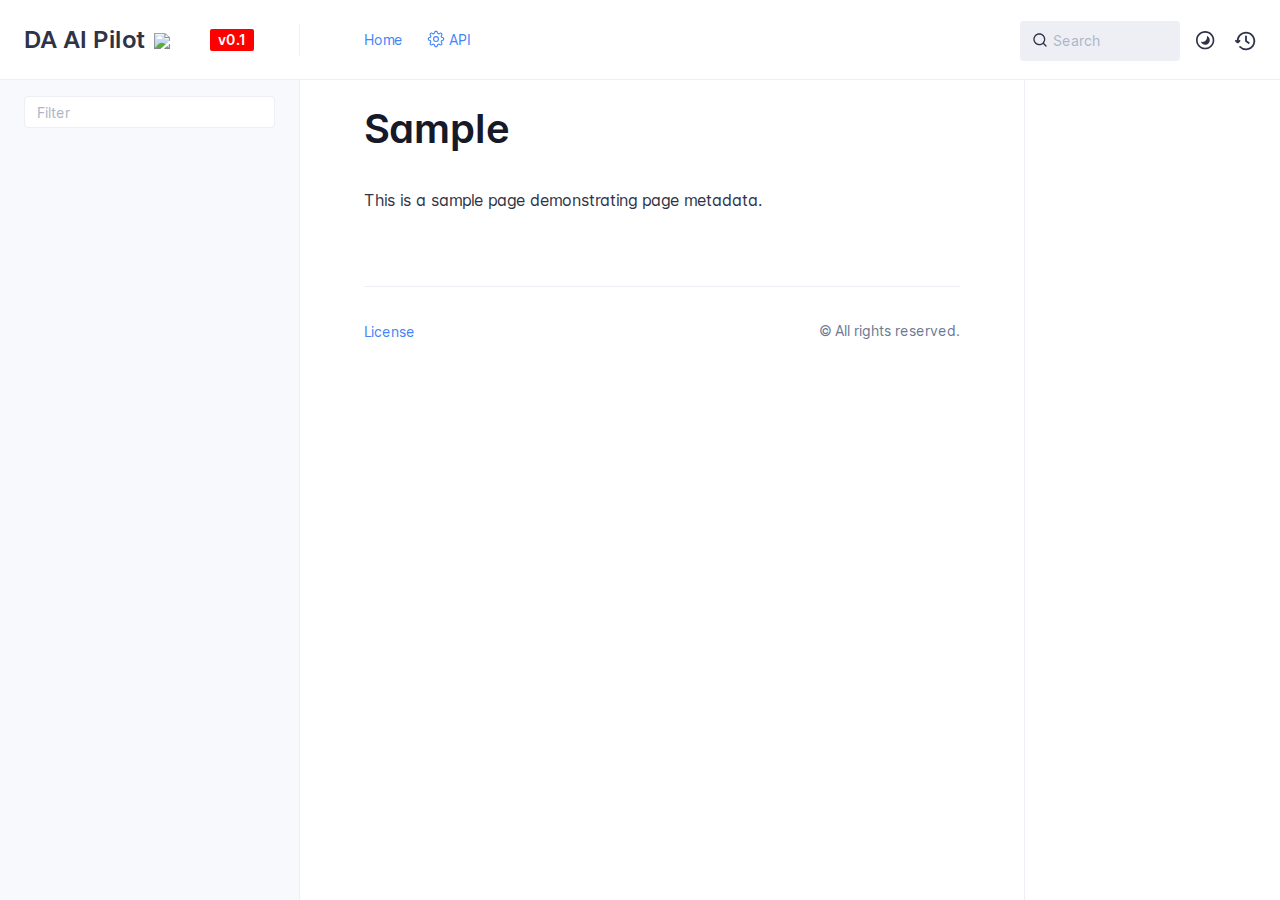
==== index.html @ af56fade "Refreshes Retype-generated documentation." ====
<!DOCTYPE html>
<html lang="en" class="h-full">
<head>
    <meta charset="UTF-8">
    <meta name="viewport" content="width=device-width,initial-scale=1">
    <meta name="turbo-root" content="/Data-Analysis-AI-Pilot">
    <meta name="turbo-cache-control" content="no-cache" data-turbo-track="reload" data-track-token="3.1.0.744345198949">

    <!-- See retype.com -->
    <meta name="generator" content="Retype 3.1.0">

    <!-- Primary Meta Tags -->
    <title>Sample</title>
    <meta name="title" content="Sample">
    <meta name="description" content="This is a sample page demonstrating page metadata.">

    <!-- Canonical -->
    <link rel="canonical" href="https://hossam-elshabory.github.io/Data-Analysis-AI-Pilot/">

    <!-- Open Graph / Facebook -->
    <meta property="og:type" content="website">
    <meta property="og:url" content="https://hossam-elshabory.github.io/Data-Analysis-AI-Pilot/">
    <meta property="og:title" content="Sample">
    <meta property="og:description" content="This is a sample page demonstrating page metadata.">

    <!-- Twitter -->
    <meta property="twitter:card" content="summary_large_image">
    <meta property="twitter:url" content="https://hossam-elshabory.github.io/Data-Analysis-AI-Pilot/">
    <meta property="twitter:title" content="Sample">
    <meta property="twitter:description" content="This is a sample page demonstrating page metadata.">

    <script data-cfasync="false">(function () { var el = document.documentElement, m = localStorage.getItem("/Data-Analysis-AI-Pilot/doc_theme"), wm = window.matchMedia; if (m === "dark" || (!m && wm && wm("(prefers-color-scheme: dark)").matches)) { el.classList.add("dark") } else { el.classList.remove("dark") } })();</script>

    <link href="resources/css/retype.css?v=3.1.0.744345198949" rel="stylesheet">

    <script data-cfasync="false" src="resources/js/config.js?v=3.1.0.744345198949" data-turbo-eval="false" defer></script>
    <script data-cfasync="false" src="resources/js/retype.js?v=3.1.0" data-turbo-eval="false" defer></script>
    <script id="lunr-js" data-cfasync="false" src="resources/js/lunr.js?v=3.1.0.744345198949" data-turbo-eval="false" defer></script>
</head>
<body>
    <div id="docs-app" class="relative text-base antialiased text-gray-700 bg-white font-body dark:bg-dark-850 dark:text-dark-300">
        <div class="absolute bottom-0 left-0 bg-gray-100 dark:bg-dark-800" style="top: 5rem; right: 50%"></div>
    
        <header id="docs-site-header" class="sticky top-0 z-30 flex w-full h-16 bg-white border-b border-gray-200 md:h-20 dark:bg-dark-850 dark:border-dark-650">
            <div class="container relative flex items-center justify-between pr-6 grow md:justify-start">
                <!-- Mobile menu button skeleton -->
                <button v-cloak class="skeleton docs-mobile-menu-button flex items-center justify-center shrink-0 overflow-hidden dark:text-white focus:outline-none rounded-full w-10 h-10 ml-3.5 md:hidden"><svg xmlns="http://www.w3.org/2000/svg" class="mb-px shrink-0" width="24" height="24" viewBox="0 0 24 24" role="presentation" style="margin-bottom: 0px;"><g fill="currentColor"><path d="M2 4h20v2H2zM2 11h20v2H2zM2 18h20v2H2z"></path></g></svg></button>
                <div v-cloak id="docs-sidebar-toggle"></div>
        
                <!-- Logo -->
                <div class="flex items-center justify-between h-full py-2 md:w-75">
                    <div class="flex items-center px-2 md:px-6">
                        <a id="docs-site-logo" href="" class="flex items-center leading-snug text-2xl">
                            <span class="dark:text-white font-semibold line-clamp-1 md:line-clamp-2">DA AI Pilot</span>
                            <span class="w-10 ml-2 grow-0 shrink-0 overflow-hidden">
                                <img class="max-h-10 dark:hidden md:inline-block" src="static/logo.png">
                                <img class="max-h-10 hidden dark:inline-block" src="static/logo-dark.png">
                            </span>
                        </a><span class="hidden px-2 py-1 ml-4 text-sm font-semibold leading-none text-root-logo-label-text bg-root-logo-label-bg rounded-sm md:inline-block">v0.1</span>
                    </div>
        
                    <span class="hidden h-8 border-r md:inline-block dark:border-dark-650"></span>
                </div>
        
                <div class="flex justify-between md:grow">
                    <!-- Top Nav -->
                    <nav class="hidden md:flex">
                        <ul class="flex flex-col mb-4 md:pl-16 md:mb-0 md:flex-row md:items-center">
                            <li class="mr-6">
                                <a class="py-2 md:mb-0 inline-flex items-center text-sm whitespace-nowrap transition-colors duration-200 ease-linear md:text-blue-500 dark:text-blue-400 hover:text-blue-800 dark:hover:text-blue-200" href="">Home</a>
                            </li>
                            <li class="mr-6">
                                <a class="py-2 md:mb-0 inline-flex items-center text-sm whitespace-nowrap transition-colors duration-200 ease-linear md:text-blue-500 dark:text-blue-400 hover:text-blue-800 dark:hover:text-blue-200" href="/api.md" target="_blank">
                                    <svg xmlns="http://www.w3.org/2000/svg" class="mb-px mr-1" width="18" height="18" viewBox="0 0 24 24" role="presentation">
                                        <g fill="currentColor">
                                            <path d="M16 12a4 4 0 1 1-8 0 4 4 0 0 1 8 0Zm-1.5 0a2.5 2.5 0 1 0-5 0 2.5 2.5 0 0 0 5 0Z"/><path d="M12 1c.266 0 .532.009.797.028.763.055 1.345.617 1.512 1.304l.352 1.45c.019.078.09.171.225.221.247.089.49.19.728.302.13.061.246.044.315.002l1.275-.776c.603-.368 1.411-.353 1.99.147.402.349.78.726 1.128 1.129.501.578.515 1.386.147 1.99l-.776 1.274c-.042.069-.058.185.002.315.112.238.213.481.303.728.048.135.142.205.22.225l1.45.352c.687.167 1.249.749 1.303 1.512.038.531.038 1.063 0 1.594-.054.763-.616 1.345-1.303 1.512l-1.45.352c-.078.019-.171.09-.221.225-.089.248-.19.491-.302.728-.061.13-.044.246-.002.315l.776 1.275c.368.603.353 1.411-.147 1.99-.349.402-.726.78-1.129 1.128-.578.501-1.386.515-1.99.147l-1.274-.776c-.069-.042-.185-.058-.314.002a8.606 8.606 0 0 1-.729.303c-.135.048-.205.142-.225.22l-.352 1.45c-.167.687-.749 1.249-1.512 1.303-.531.038-1.063.038-1.594 0-.763-.054-1.345-.616-1.512-1.303l-.352-1.45c-.019-.078-.09-.171-.225-.221a8.138 8.138 0 0 1-.728-.302c-.13-.061-.246-.044-.315-.002l-1.275.776c-.603.368-1.411.353-1.99-.147-.402-.349-.78-.726-1.128-1.129-.501-.578-.515-1.386-.147-1.99l.776-1.274c.042-.069.058-.185-.002-.314a8.606 8.606 0 0 1-.303-.729c-.048-.135-.142-.205-.22-.225l-1.45-.352c-.687-.167-1.249-.749-1.304-1.512a11.158 11.158 0 0 1 0-1.594c.055-.763.617-1.345 1.304-1.512l1.45-.352c.078-.019.171-.09.221-.225.089-.248.19-.491.302-.728.061-.13.044-.246.002-.315l-.776-1.275c-.368-.603-.353-1.411.147-1.99.349-.402.726-.78 1.129-1.128.578-.501 1.386-.515 1.99-.147l1.274.776c.069.042.185.058.315-.002.238-.112.481-.213.728-.303.135-.048.205-.142.225-.22l.352-1.45c.167-.687.749-1.249 1.512-1.304C11.466 1.01 11.732 1 12 1Zm-.69 1.525c-.055.004-.135.05-.161.161l-.353 1.45a1.832 1.832 0 0 1-1.172 1.277 7.147 7.147 0 0 0-.6.249 1.833 1.833 0 0 1-1.734-.074l-1.274-.776c-.098-.06-.186-.036-.228 0a9.774 9.774 0 0 0-.976.976c-.036.042-.06.131 0 .228l.776 1.274c.314.529.342 1.18.074 1.734a7.147 7.147 0 0 0-.249.6 1.831 1.831 0 0 1-1.278 1.173l-1.45.351c-.11.027-.156.107-.16.162a9.63 9.63 0 0 0 0 1.38c.004.055.05.135.161.161l1.45.353a1.832 1.832 0 0 1 1.277 1.172c.074.204.157.404.249.6.268.553.24 1.204-.074 1.733l-.776 1.275c-.06.098-.036.186 0 .228.301.348.628.675.976.976.042.036.131.06.228 0l1.274-.776a1.83 1.83 0 0 1 1.734-.075c.196.093.396.176.6.25a1.831 1.831 0 0 1 1.173 1.278l.351 1.45c.027.11.107.156.162.16a9.63 9.63 0 0 0 1.38 0c.055-.004.135-.05.161-.161l.353-1.45a1.834 1.834 0 0 1 1.172-1.278 6.82 6.82 0 0 0 .6-.248 1.831 1.831 0 0 1 1.733.074l1.275.776c.098.06.186.036.228 0 .348-.301.675-.628.976-.976.036-.042.06-.131 0-.228l-.776-1.275a1.834 1.834 0 0 1-.075-1.733c.093-.196.176-.396.25-.6a1.831 1.831 0 0 1 1.278-1.173l1.45-.351c.11-.027.156-.107.16-.162a9.63 9.63 0 0 0 0-1.38c-.004-.055-.05-.135-.161-.161l-1.45-.353c-.626-.152-1.08-.625-1.278-1.172a6.576 6.576 0 0 0-.248-.6 1.833 1.833 0 0 1 .074-1.734l.776-1.274c.06-.098.036-.186 0-.228a9.774 9.774 0 0 0-.976-.976c-.042-.036-.131-.06-.228 0l-1.275.776a1.831 1.831 0 0 1-1.733.074 6.88 6.88 0 0 0-.6-.249 1.835 1.835 0 0 1-1.173-1.278l-.351-1.45c-.027-.11-.107-.156-.162-.16a9.63 9.63 0 0 0-1.38 0Z"/>
                                        </g>
                                    </svg>
                                    <span>API</span>
                                </a>
                            </li>
        
                        </ul>
                    </nav>
        
                    <!-- Header Right Skeleton -->
                    <div v-cloak class="flex justify-end grow skeleton">
        
                        <!-- Search input mock -->
                        <div class="relative hidden w-40 lg:block lg:max-w-sm lg:ml-auto">
                            <div class="absolute flex items-center justify-center h-full pl-3 dark:text-dark-300">
                                <svg xmlns="http://www.w3.org/2000/svg" class="icon-base" width="16" height="16" viewBox="0 0 24 24" aria-labelledby="icon" role="presentation" style="margin-bottom: 1px;"><g fill="currentColor" ><path d="M21.71 20.29l-3.68-3.68A8.963 8.963 0 0020 11c0-4.96-4.04-9-9-9s-9 4.04-9 9 4.04 9 9 9c2.12 0 4.07-.74 5.61-1.97l3.68 3.68c.2.19.45.29.71.29s.51-.1.71-.29c.39-.39.39-1.03 0-1.42zM4 11c0-3.86 3.14-7 7-7s7 3.14 7 7c0 1.92-.78 3.66-2.04 4.93-.01.01-.02.01-.02.01-.01.01-.01.01-.01.02A6.98 6.98 0 0111 18c-3.86 0-7-3.14-7-7z" ></path></g></svg>
                            </div>
                            <input class="w-full h-10 placeholder-gray-400 transition-colors duration-200 ease-in bg-gray-200 border border-transparent rounded md:text-sm hover:bg-white hover:border-gray-300 focus:outline-none focus:bg-white focus:border-gray-500 dark:bg-dark-600 dark:border-dark-600 dark:placeholder-dark-400" style="padding: 0.625rem 0.75rem 0.625rem 2rem" type="text" placeholder="Search">
                        </div>
        
                        <!-- Mobile search button -->
                        <div class="flex items-center justify-center w-10 h-10 lg:hidden">
                            <svg xmlns="http://www.w3.org/2000/svg" class="shrink-0 icon-base" width="20" height="20" viewBox="0 0 24 24" aria-labelledby="icon" role="presentation" style="margin-bottom: 0px;"><g fill="currentColor" ><path d="M21.71 20.29l-3.68-3.68A8.963 8.963 0 0020 11c0-4.96-4.04-9-9-9s-9 4.04-9 9 4.04 9 9 9c2.12 0 4.07-.74 5.61-1.97l3.68 3.68c.2.19.45.29.71.29s.51-.1.71-.29c.39-.39.39-1.03 0-1.42zM4 11c0-3.86 3.14-7 7-7s7 3.14 7 7c0 1.92-.78 3.66-2.04 4.93-.01.01-.02.01-.02.01-.01.01-.01.01-.01.02A6.98 6.98 0 0111 18c-3.86 0-7-3.14-7-7z" ></path></g></svg>
                        </div>
        
                        <!-- Dark mode switch placeholder -->
                        <div class="w-10 h-10 lg:ml-2"></div>
        
                        <!-- History button -->
                        <div class="flex items-center justify-center w-10 h-10" style="margin-right: -0.625rem;">
                            <svg xmlns="http://www.w3.org/2000/svg" class="shrink-0 icon-base" width="22" height="22" viewBox="0 0 24 24" aria-labelledby="icon" role="presentation" style="margin-bottom: 0px;"><g fill="currentColor" ><g ><path d="M12.01 6.01c-.55 0-1 .45-1 1V12a1 1 0 00.4.8l3 2.22a.985.985 0 001.39-.2.996.996 0 00-.21-1.4l-2.6-1.92V7.01c.02-.55-.43-1-.98-1z"></path><path d="M12.01 1.91c-5.33 0-9.69 4.16-10.05 9.4l-.29-.26a.997.997 0 10-1.34 1.48l1.97 1.79c.19.17.43.26.67.26s.48-.09.67-.26l1.97-1.79a.997.997 0 10-1.34-1.48l-.31.28c.34-4.14 3.82-7.41 8.05-7.41 4.46 0 8.08 3.63 8.08 8.09s-3.63 8.08-8.08 8.08c-2.18 0-4.22-.85-5.75-2.4a.996.996 0 10-1.42 1.4 10.02 10.02 0 007.17 2.99c5.56 0 10.08-4.52 10.08-10.08.01-5.56-4.52-10.09-10.08-10.09z"></path></g></g></svg>
                        </div>
                    </div>
        
                    <div v-cloak class="flex justify-end grow">
                        <div id="docs-mobile-search-button"></div>
                        <doc-search-desktop></doc-search-desktop>
        
                        <doc-theme-switch class="lg:ml-2"></doc-theme-switch>
                        <doc-history></doc-history>
                    </div>
                </div>
            </div>
        </header>
    
        <div class="container relative flex bg-white">
            <!-- Sidebar Skeleton -->
            <div v-cloak class="fixed flex flex-col shrink-0 duration-300 ease-in-out bg-gray-100 border-gray-200 sidebar top-20 w-75 border-r h-screen md:sticky transition-transform skeleton dark:bg-dark-800 dark:border-dark-650">
            
                <!-- Render this div, if config.showSidebarFilter is `true` -->
                <div class="flex items-center h-16 px-6">
                    <input class="w-full h-8 px-3 py-2 transition-colors duration-200 ease-linear bg-white border border-gray-200 rounded shadow-none text-sm focus:outline-none focus:border-gray-600 dark:bg-dark-600 dark:border-dark-600" type="text" placeholder="Filter">
                </div>
            
                <div class="pl-6 mt-1 mb-4">
                    <div class="w-32 h-3 mb-4 bg-gray-200 rounded-full loading dark:bg-dark-600"></div>
                    <div class="w-48 h-3 mb-4 bg-gray-200 rounded-full loading dark:bg-dark-600"></div>
                    <div class="w-40 h-3 mb-4 bg-gray-200 rounded-full loading dark:bg-dark-600"></div>
                    <div class="w-32 h-3 mb-4 bg-gray-200 rounded-full loading dark:bg-dark-600"></div>
                    <div class="w-48 h-3 mb-4 bg-gray-200 rounded-full loading dark:bg-dark-600"></div>
                    <div class="w-40 h-3 mb-4 bg-gray-200 rounded-full loading dark:bg-dark-600"></div>
                </div>
            
                <div class="shrink-0 mt-auto bg-transparent dark:border-dark-650">
                    <a class="flex items-center justify-center flex-nowrap h-16 text-gray-400 dark:text-dark-400 hover:text-gray-700 dark:hover:text-dark-300 transition-colors duration-150 ease-in docs-powered-by" target="_blank" href="https://retype.com/" rel="noopener">
                        <span class="text-xs whitespace-nowrap">Powered by</span>
                        <svg xmlns="http://www.w3.org/2000/svg" class="ml-2" fill="currentColor" width="96" height="20" overflow="visible"><path d="M0 0v20h13.59V0H0zm11.15 17.54H2.44V2.46h8.71v15.08zM15.8 20h2.44V4.67L15.8 2.22zM20.45 6.89V20h2.44V9.34z"/><g><path d="M40.16 8.44c0 1.49-.59 2.45-1.75 2.88l2.34 3.32h-2.53l-2.04-2.96h-1.43v2.96h-2.06V5.36h3.5c1.43 0 2.46.24 3.07.73s.9 1.27.9 2.35zm-2.48 1.1c.26-.23.38-.59.38-1.09 0-.5-.13-.84-.4-1.03s-.73-.28-1.39-.28h-1.54v2.75h1.5c.72 0 1.2-.12 1.45-.35zM51.56 5.36V7.2h-4.59v1.91h4.13v1.76h-4.13v1.92h4.74v1.83h-6.79V5.36h6.64zM60.09 7.15v7.48h-2.06V7.15h-2.61V5.36h7.28v1.79h-2.61zM70.81 14.64h-2.06v-3.66l-3.19-5.61h2.23l1.99 3.45 1.99-3.45H74l-3.19 5.61v3.66zM83.99 6.19c.65.55.97 1.4.97 2.55s-.33 1.98-1 2.51-1.68.8-3.04.8h-1.23v2.59h-2.06V5.36h3.26c1.42 0 2.45.28 3.1.83zm-1.51 3.65c.25-.28.37-.69.37-1.22s-.16-.92-.48-1.14c-.32-.23-.82-.34-1.5-.34H79.7v3.12h1.38c.68 0 1.15-.14 1.4-.42zM95.85 5.36V7.2h-4.59v1.91h4.13v1.76h-4.13v1.92H96v1.83h-6.79V5.36h6.64z"/></g></svg>
                    </a>
                </div>
            </div>
            
            <!-- Sidebar component -->
            <doc-sidebar v-cloak>
                <template #sidebar-footer>
                    <div class="shrink-0 mt-auto border-t md:bg-transparent md:border-none dark:border-dark-650">
            
                        <div class="py-3 px-6 md:hidden border-b dark:border-dark-650">
                            <nav>
                                <ul class="flex flex-wrap justify-center items-center">
                                    <li class="mr-6">
                                        <a class="block py-1 inline-flex items-center text-sm whitespace-nowrap transition-colors duration-200 ease-linear md:text-blue-500 dark:text-blue-400 hover:text-blue-800 dark:hover:text-blue-200" href="">Home</a>
                                    </li>
                                    <li class="mr-6">
                                        <a class="block py-1 inline-flex items-center text-sm whitespace-nowrap transition-colors duration-200 ease-linear md:text-blue-500 dark:text-blue-400 hover:text-blue-800 dark:hover:text-blue-200" href="/api.md" target="_blank">
                                            <svg xmlns="http://www.w3.org/2000/svg" class="mb-px mr-1" width="18" height="18" viewBox="0 0 24 24" role="presentation">
                                                <g fill="currentColor">
                                                    <path d="M16 12a4 4 0 1 1-8 0 4 4 0 0 1 8 0Zm-1.5 0a2.5 2.5 0 1 0-5 0 2.5 2.5 0 0 0 5 0Z"/><path d="M12 1c.266 0 .532.009.797.028.763.055 1.345.617 1.512 1.304l.352 1.45c.019.078.09.171.225.221.247.089.49.19.728.302.13.061.246.044.315.002l1.275-.776c.603-.368 1.411-.353 1.99.147.402.349.78.726 1.128 1.129.501.578.515 1.386.147 1.99l-.776 1.274c-.042.069-.058.185.002.315.112.238.213.481.303.728.048.135.142.205.22.225l1.45.352c.687.167 1.249.749 1.303 1.512.038.531.038 1.063 0 1.594-.054.763-.616 1.345-1.303 1.512l-1.45.352c-.078.019-.171.09-.221.225-.089.248-.19.491-.302.728-.061.13-.044.246-.002.315l.776 1.275c.368.603.353 1.411-.147 1.99-.349.402-.726.78-1.129 1.128-.578.501-1.386.515-1.99.147l-1.274-.776c-.069-.042-.185-.058-.314.002a8.606 8.606 0 0 1-.729.303c-.135.048-.205.142-.225.22l-.352 1.45c-.167.687-.749 1.249-1.512 1.303-.531.038-1.063.038-1.594 0-.763-.054-1.345-.616-1.512-1.303l-.352-1.45c-.019-.078-.09-.171-.225-.221a8.138 8.138 0 0 1-.728-.302c-.13-.061-.246-.044-.315-.002l-1.275.776c-.603.368-1.411.353-1.99-.147-.402-.349-.78-.726-1.128-1.129-.501-.578-.515-1.386-.147-1.99l.776-1.274c.042-.069.058-.185-.002-.314a8.606 8.606 0 0 1-.303-.729c-.048-.135-.142-.205-.22-.225l-1.45-.352c-.687-.167-1.249-.749-1.304-1.512a11.158 11.158 0 0 1 0-1.594c.055-.763.617-1.345 1.304-1.512l1.45-.352c.078-.019.171-.09.221-.225.089-.248.19-.491.302-.728.061-.13.044-.246.002-.315l-.776-1.275c-.368-.603-.353-1.411.147-1.99.349-.402.726-.78 1.129-1.128.578-.501 1.386-.515 1.99-.147l1.274.776c.069.042.185.058.315-.002.238-.112.481-.213.728-.303.135-.048.205-.142.225-.22l.352-1.45c.167-.687.749-1.249 1.512-1.304C11.466 1.01 11.732 1 12 1Zm-.69 1.525c-.055.004-.135.05-.161.161l-.353 1.45a1.832 1.832 0 0 1-1.172 1.277 7.147 7.147 0 0 0-.6.249 1.833 1.833 0 0 1-1.734-.074l-1.274-.776c-.098-.06-.186-.036-.228 0a9.774 9.774 0 0 0-.976.976c-.036.042-.06.131 0 .228l.776 1.274c.314.529.342 1.18.074 1.734a7.147 7.147 0 0 0-.249.6 1.831 1.831 0 0 1-1.278 1.173l-1.45.351c-.11.027-.156.107-.16.162a9.63 9.63 0 0 0 0 1.38c.004.055.05.135.161.161l1.45.353a1.832 1.832 0 0 1 1.277 1.172c.074.204.157.404.249.6.268.553.24 1.204-.074 1.733l-.776 1.275c-.06.098-.036.186 0 .228.301.348.628.675.976.976.042.036.131.06.228 0l1.274-.776a1.83 1.83 0 0 1 1.734-.075c.196.093.396.176.6.25a1.831 1.831 0 0 1 1.173 1.278l.351 1.45c.027.11.107.156.162.16a9.63 9.63 0 0 0 1.38 0c.055-.004.135-.05.161-.161l.353-1.45a1.834 1.834 0 0 1 1.172-1.278 6.82 6.82 0 0 0 .6-.248 1.831 1.831 0 0 1 1.733.074l1.275.776c.098.06.186.036.228 0 .348-.301.675-.628.976-.976.036-.042.06-.131 0-.228l-.776-1.275a1.834 1.834 0 0 1-.075-1.733c.093-.196.176-.396.25-.6a1.831 1.831 0 0 1 1.278-1.173l1.45-.351c.11-.027.156-.107.16-.162a9.63 9.63 0 0 0 0-1.38c-.004-.055-.05-.135-.161-.161l-1.45-.353c-.626-.152-1.08-.625-1.278-1.172a6.576 6.576 0 0 0-.248-.6 1.833 1.833 0 0 1 .074-1.734l.776-1.274c.06-.098.036-.186 0-.228a9.774 9.774 0 0 0-.976-.976c-.042-.036-.131-.06-.228 0l-1.275.776a1.831 1.831 0 0 1-1.733.074 6.88 6.88 0 0 0-.6-.249 1.835 1.835 0 0 1-1.173-1.278l-.351-1.45c-.027-.11-.107-.156-.162-.16a9.63 9.63 0 0 0-1.38 0Z"/>
                                                </g>
                                            </svg>
                                            <span>API</span>
                                        </a>
                                    </li>
            
                                </ul>
                            </nav>
                        </div>
            
                        <a class="flex items-center justify-center flex-nowrap h-16 text-gray-400 dark:text-dark-400 hover:text-gray-700 dark:hover:text-dark-300 transition-colors duration-150 ease-in docs-powered-by" target="_blank" href="https://retype.com/" rel="noopener">
                            <span class="text-xs whitespace-nowrap">Powered by</span>
                            <svg xmlns="http://www.w3.org/2000/svg" class="ml-2" fill="currentColor" width="96" height="20" overflow="visible"><path d="M0 0v20h13.59V0H0zm11.15 17.54H2.44V2.46h8.71v15.08zM15.8 20h2.44V4.67L15.8 2.22zM20.45 6.89V20h2.44V9.34z"/><g><path d="M40.16 8.44c0 1.49-.59 2.45-1.75 2.88l2.34 3.32h-2.53l-2.04-2.96h-1.43v2.96h-2.06V5.36h3.5c1.43 0 2.46.24 3.07.73s.9 1.27.9 2.35zm-2.48 1.1c.26-.23.38-.59.38-1.09 0-.5-.13-.84-.4-1.03s-.73-.28-1.39-.28h-1.54v2.75h1.5c.72 0 1.2-.12 1.45-.35zM51.56 5.36V7.2h-4.59v1.91h4.13v1.76h-4.13v1.92h4.74v1.83h-6.79V5.36h6.64zM60.09 7.15v7.48h-2.06V7.15h-2.61V5.36h7.28v1.79h-2.61zM70.81 14.64h-2.06v-3.66l-3.19-5.61h2.23l1.99 3.45 1.99-3.45H74l-3.19 5.61v3.66zM83.99 6.19c.65.55.97 1.4.97 2.55s-.33 1.98-1 2.51-1.68.8-3.04.8h-1.23v2.59h-2.06V5.36h3.26c1.42 0 2.45.28 3.1.83zm-1.51 3.65c.25-.28.37-.69.37-1.22s-.16-.92-.48-1.14c-.32-.23-.82-.34-1.5-.34H79.7v3.12h1.38c.68 0 1.15-.14 1.4-.42zM95.85 5.36V7.2h-4.59v1.91h4.13v1.76h-4.13v1.92H96v1.83h-6.79V5.36h6.64z"/></g></svg>
                        </a>
                    </div>
                </template>
            </doc-sidebar>
    
            <div class="grow min-w-0 dark:bg-dark-850">
                <!-- Render "toolbar" template here on api pages --><!-- Render page content -->
                <div class="flex">
                    <div class="min-w-0 p-4 grow md:px-16">
                        <main class="relative pb-12 lg:pt-2">
                            <div class="docs-markdown" id="docs-content">
                                <!-- Rendered if sidebar right is enabled -->
                                <div id="docs-sidebar-right-toggle"></div>
                
                                <!-- Page content  -->
<doc-anchor-target id="sample" class="break-words">
    <h1>
        <doc-anchor-trigger class="header-anchor-trigger" to="#sample">#</doc-anchor-trigger>
        <span>Sample</span>
    </h1>
</doc-anchor-target>
<p>This is a sample page demonstrating page metadata.</p>

                                
                                <!-- Required only on API pages -->
                                <doc-toolbar-member-filter-no-results></doc-toolbar-member-filter-no-results>
                            </div>
                            <footer class="clear-both">
                            
                            </footer>
                        </main>
                
                        <div class="border-t dark:border-dark-650 pt-6 mb-8">
                            <footer class="flex flex-wrap items-center justify-between">
                                <div>
                                    <ul class="flex flex-wrap items-center text-sm">
                                        <li>
                                            <a class="block mr-4 py-2 text-sm whitespace-nowrap transition-colors duration-200 ease-linear text-blue-500 dark:text-blue-400 hover:text-blue-800 dark:hover:text-blue-200 md:mb-0" href="license.md">License</a>
                                        </li>
                                    </ul>
                                </div>
                                <div class="docs-copyright py-2 text-gray-500 dark:text-dark-350 text-sm leading-relaxed"><p>© All rights reserved.</p></div>
                            </footer>
                        </div>
                    </div>
                
                    <!-- Rendered if sidebar right is enabled -->
                    <!-- Sidebar right skeleton-->
                    <div v-cloak class="fixed top-0 bottom-0 right-0 translate-x-full bg-white border-gray-200 lg:sticky lg:border-l lg:shrink-0 lg:pt-6 lg:transform-none sm:w-1/2 lg:w-64 lg:z-0 md:w-104 sidebar-right skeleton dark:bg-dark-850 dark:border-dark-650">
                        <div class="pl-5">
                            <div class="w-32 h-3 mb-4 bg-gray-200 dark:bg-dark-600 rounded-full loading"></div>
                            <div class="w-48 h-3 mb-4 bg-gray-200 dark:bg-dark-600 rounded-full loading"></div>
                            <div class="w-40 h-3 mb-4 bg-gray-200 dark:bg-dark-600 rounded-full loading"></div>
                        </div>
                    </div>
                
                    <!-- User should be able to hide sidebar right -->
                    <doc-sidebar-right v-cloak></doc-sidebar-right>
                </div>

            </div>
        </div>
    
        <doc-search-mobile></doc-search-mobile>
        <doc-back-to-top></doc-back-to-top>
    </div>


    <div id="docs-overlay-target"></div>

    <script data-cfasync="false">window.__DOCS__ = { "title": "Sample", isRoot: true, level: 0, icon: "file", hasPrism: false, hasMermaid: false, hasMath: false }</script>
</body>
</html>
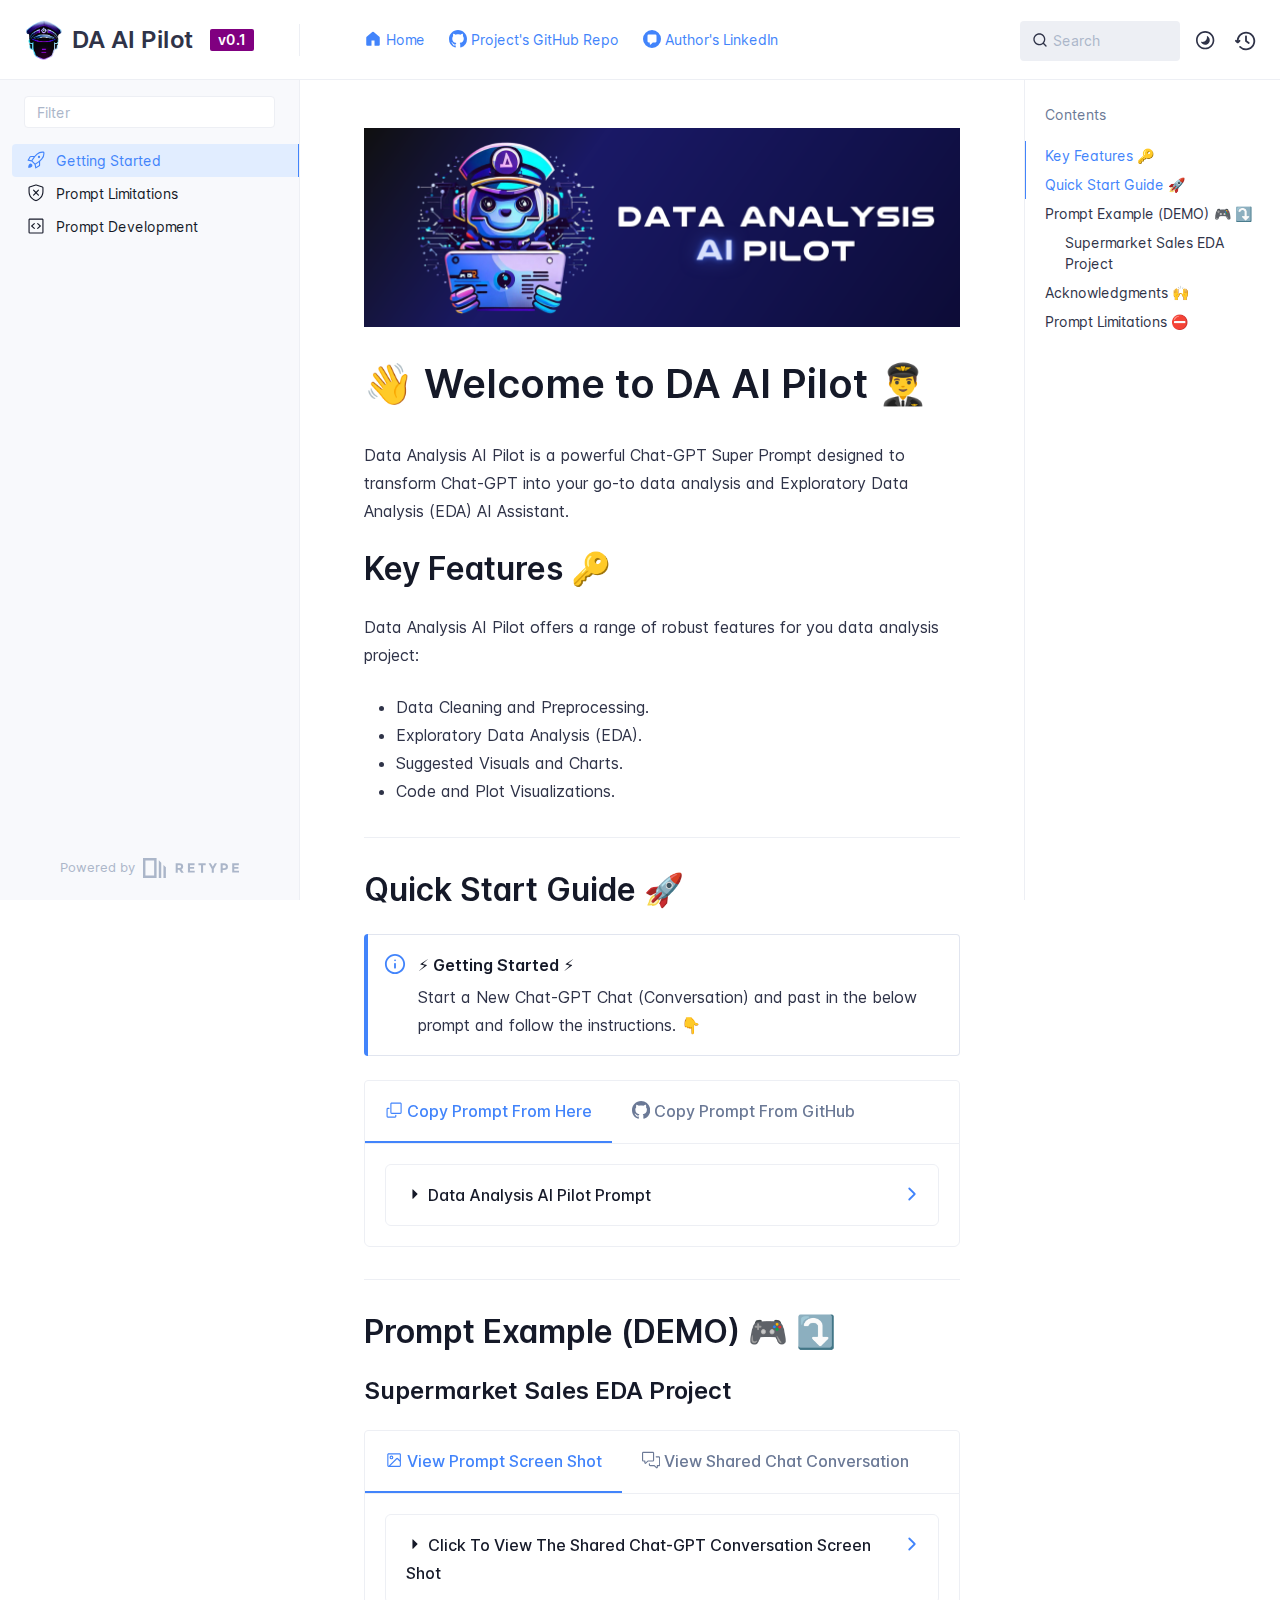
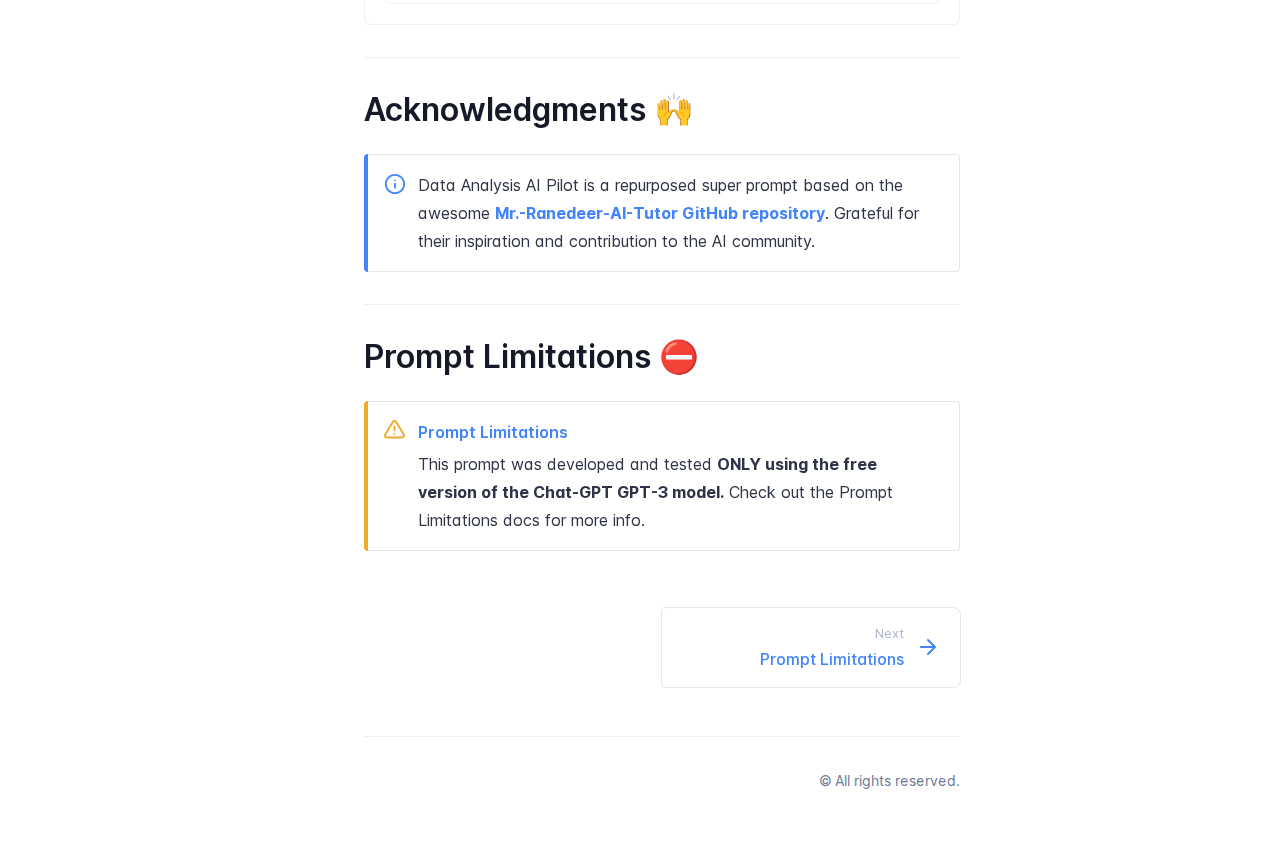
==== commit 259f4bf9: "Refreshes Retype-generated documentation." ====
--- a/index.html
+++ b/index.html
@@ -4,15 +4,15 @@
     <meta charset="UTF-8">
     <meta name="viewport" content="width=device-width,initial-scale=1">
     <meta name="turbo-root" content="/Data-Analysis-AI-Pilot">
-    <meta name="turbo-cache-control" content="no-cache" data-turbo-track="reload" data-track-token="3.1.0.744345198949">
+    <meta name="turbo-cache-control" content="no-cache" data-turbo-track="reload" data-track-token="3.1.0.744376397530">
 
     <!-- See retype.com -->
     <meta name="generator" content="Retype 3.1.0">
 
     <!-- Primary Meta Tags -->
-    <title>Sample</title>
-    <meta name="title" content="Sample">
-    <meta name="description" content="This is a sample page demonstrating page metadata.">
+    <title>&#128075; Welcome to DA AI Pilot &#128104;‍✈️</title>
+    <meta name="title" content="👋 Welcome to DA AI Pilot 👨‍✈️">
+    <meta name="description" content="Data Analysis AI Pilot is a powerful Chat-GPT Super Prompt designed to transform Chat-GPT into your go-to data analysis and Exploratory Data Analysis...">
 
     <!-- Canonical -->
     <link rel="canonical" href="https://hossam-elshabory.github.io/Data-Analysis-AI-Pilot/">
@@ -20,22 +20,26 @@
     <!-- Open Graph / Facebook -->
     <meta property="og:type" content="website">
     <meta property="og:url" content="https://hossam-elshabory.github.io/Data-Analysis-AI-Pilot/">
-    <meta property="og:title" content="Sample">
-    <meta property="og:description" content="This is a sample page demonstrating page metadata.">
+    <meta property="og:title" content="👋 Welcome to DA AI Pilot 👨‍✈️">
+    <meta property="og:description" content="Data Analysis AI Pilot is a powerful Chat-GPT Super Prompt designed to transform Chat-GPT into your go-to data analysis and Exploratory Data Analysis...">
+    <meta property="og:image" content="https://hossam-elshabory.github.io/Data-Analysis-AI-Pilot/static/banner.png">
 
     <!-- Twitter -->
     <meta property="twitter:card" content="summary_large_image">
     <meta property="twitter:url" content="https://hossam-elshabory.github.io/Data-Analysis-AI-Pilot/">
-    <meta property="twitter:title" content="Sample">
-    <meta property="twitter:description" content="This is a sample page demonstrating page metadata.">
+    <meta property="twitter:title" content="👋 Welcome to DA AI Pilot 👨‍✈️">
+    <meta property="twitter:description" content="Data Analysis AI Pilot is a powerful Chat-GPT Super Prompt designed to transform Chat-GPT into your go-to data analysis and Exploratory Data Analysis...">
+    <meta property="twitter:image" content="https://hossam-elshabory.github.io/Data-Analysis-AI-Pilot/static/banner.png">
 
     <script data-cfasync="false">(function () { var el = document.documentElement, m = localStorage.getItem("/Data-Analysis-AI-Pilot/doc_theme"), wm = window.matchMedia; if (m === "dark" || (!m && wm && wm("(prefers-color-scheme: dark)").matches)) { el.classList.add("dark") } else { el.classList.remove("dark") } })();</script>
 
-    <link href="resources/css/retype.css?v=3.1.0.744345198949" rel="stylesheet">
-
-    <script data-cfasync="false" src="resources/js/config.js?v=3.1.0.744345198949" data-turbo-eval="false" defer></script>
+    <link href="static/favicon.png" rel="icon">
+    <link href="resources/css/retype.css?v=3.1.0.744376397530" rel="stylesheet">
+
+    <script data-cfasync="false" src="resources/js/config.js?v=3.1.0.744376397530" data-turbo-eval="false" defer></script>
     <script data-cfasync="false" src="resources/js/retype.js?v=3.1.0" data-turbo-eval="false" defer></script>
-    <script id="lunr-js" data-cfasync="false" src="resources/js/lunr.js?v=3.1.0.744345198949" data-turbo-eval="false" defer></script>
+    <script id="lunr-js" data-cfasync="false" src="resources/js/lunr.js?v=3.1.0.744376397530" data-turbo-eval="false" defer></script>
+    <script id="prism-js" data-cfasync="false" src="resources/js/prism.js?v=3.1.0.744376397530" defer></script>
 </head>
 <body>
     <div id="docs-app" class="relative text-base antialiased text-gray-700 bg-white font-body dark:bg-dark-850 dark:text-dark-300">
@@ -51,11 +55,11 @@
                 <div class="flex items-center justify-between h-full py-2 md:w-75">
                     <div class="flex items-center px-2 md:px-6">
                         <a id="docs-site-logo" href="" class="flex items-center leading-snug text-2xl">
+                            <span class="w-10 mr-2 grow-0 shrink-0 overflow-hidden">
+                                <img class="max-h-10 dark:hidden md:inline-block" src="static/favicon.png">
+                                <img class="max-h-10 hidden dark:inline-block" src="static/favicon.png">
+                            </span>
                             <span class="dark:text-white font-semibold line-clamp-1 md:line-clamp-2">DA AI Pilot</span>
-                            <span class="w-10 ml-2 grow-0 shrink-0 overflow-hidden">
-                                <img class="max-h-10 dark:hidden md:inline-block" src="static/logo.png">
-                                <img class="max-h-10 hidden dark:inline-block" src="static/logo-dark.png">
-                            </span>
                         </a><span class="hidden px-2 py-1 ml-4 text-sm font-semibold leading-none text-root-logo-label-text bg-root-logo-label-bg rounded-sm md:inline-block">v0.1</span>
                     </div>
         
@@ -67,16 +71,33 @@
                     <nav class="hidden md:flex">
                         <ul class="flex flex-col mb-4 md:pl-16 md:mb-0 md:flex-row md:items-center">
                             <li class="mr-6">
-                                <a class="py-2 md:mb-0 inline-flex items-center text-sm whitespace-nowrap transition-colors duration-200 ease-linear md:text-blue-500 dark:text-blue-400 hover:text-blue-800 dark:hover:text-blue-200" href="">Home</a>
+                                <a class="py-2 md:mb-0 inline-flex items-center text-sm whitespace-nowrap transition-colors duration-200 ease-linear md:text-blue-500 dark:text-blue-400 hover:text-blue-800 dark:hover:text-blue-200" href="">
+                                    <svg xmlns="http://www.w3.org/2000/svg" class="mb-px mr-1" width="18" height="18" viewBox="0 0 24 24" role="presentation">
+                                        <g fill="currentColor">
+                                            <path d="M12.97 2.59a1.5 1.5 0 0 0-1.94 0l-7.5 6.363A1.5 1.5 0 0 0 3 10.097V19.5A1.5 1.5 0 0 0 4.5 21h4.75a.75.75 0 0 0 .75-.75V14h4v6.25c0 .414.336.75.75.75h4.75a1.5 1.5 0 0 0 1.5-1.5v-9.403a1.5 1.5 0 0 0-.53-1.144l-7.5-6.363Z"/>
+                                        </g>
+                                    </svg>
+                                    <span>Home</span>
+                                </a>
                             </li>
                             <li class="mr-6">
-                                <a class="py-2 md:mb-0 inline-flex items-center text-sm whitespace-nowrap transition-colors duration-200 ease-linear md:text-blue-500 dark:text-blue-400 hover:text-blue-800 dark:hover:text-blue-200" href="/api.md" target="_blank">
+                                <a class="py-2 md:mb-0 inline-flex items-center text-sm whitespace-nowrap transition-colors duration-200 ease-linear md:text-blue-500 dark:text-blue-400 hover:text-blue-800 dark:hover:text-blue-200" href="https://github.com/hossam-elshabory/Data-Analysis-AI-Pilot" target="_blank">
                                     <svg xmlns="http://www.w3.org/2000/svg" class="mb-px mr-1" width="18" height="18" viewBox="0 0 24 24" role="presentation">
                                         <g fill="currentColor">
-                                            <path d="M16 12a4 4 0 1 1-8 0 4 4 0 0 1 8 0Zm-1.5 0a2.5 2.5 0 1 0-5 0 2.5 2.5 0 0 0 5 0Z"/><path d="M12 1c.266 0 .532.009.797.028.763.055 1.345.617 1.512 1.304l.352 1.45c.019.078.09.171.225.221.247.089.49.19.728.302.13.061.246.044.315.002l1.275-.776c.603-.368 1.411-.353 1.99.147.402.349.78.726 1.128 1.129.501.578.515 1.386.147 1.99l-.776 1.274c-.042.069-.058.185.002.315.112.238.213.481.303.728.048.135.142.205.22.225l1.45.352c.687.167 1.249.749 1.303 1.512.038.531.038 1.063 0 1.594-.054.763-.616 1.345-1.303 1.512l-1.45.352c-.078.019-.171.09-.221.225-.089.248-.19.491-.302.728-.061.13-.044.246-.002.315l.776 1.275c.368.603.353 1.411-.147 1.99-.349.402-.726.78-1.129 1.128-.578.501-1.386.515-1.99.147l-1.274-.776c-.069-.042-.185-.058-.314.002a8.606 8.606 0 0 1-.729.303c-.135.048-.205.142-.225.22l-.352 1.45c-.167.687-.749 1.249-1.512 1.303-.531.038-1.063.038-1.594 0-.763-.054-1.345-.616-1.512-1.303l-.352-1.45c-.019-.078-.09-.171-.225-.221a8.138 8.138 0 0 1-.728-.302c-.13-.061-.246-.044-.315-.002l-1.275.776c-.603.368-1.411.353-1.99-.147-.402-.349-.78-.726-1.128-1.129-.501-.578-.515-1.386-.147-1.99l.776-1.274c.042-.069.058-.185-.002-.314a8.606 8.606 0 0 1-.303-.729c-.048-.135-.142-.205-.22-.225l-1.45-.352c-.687-.167-1.249-.749-1.304-1.512a11.158 11.158 0 0 1 0-1.594c.055-.763.617-1.345 1.304-1.512l1.45-.352c.078-.019.171-.09.221-.225.089-.248.19-.491.302-.728.061-.13.044-.246.002-.315l-.776-1.275c-.368-.603-.353-1.411.147-1.99.349-.402.726-.78 1.129-1.128.578-.501 1.386-.515 1.99-.147l1.274.776c.069.042.185.058.315-.002.238-.112.481-.213.728-.303.135-.048.205-.142.225-.22l.352-1.45c.167-.687.749-1.249 1.512-1.304C11.466 1.01 11.732 1 12 1Zm-.69 1.525c-.055.004-.135.05-.161.161l-.353 1.45a1.832 1.832 0 0 1-1.172 1.277 7.147 7.147 0 0 0-.6.249 1.833 1.833 0 0 1-1.734-.074l-1.274-.776c-.098-.06-.186-.036-.228 0a9.774 9.774 0 0 0-.976.976c-.036.042-.06.131 0 .228l.776 1.274c.314.529.342 1.18.074 1.734a7.147 7.147 0 0 0-.249.6 1.831 1.831 0 0 1-1.278 1.173l-1.45.351c-.11.027-.156.107-.16.162a9.63 9.63 0 0 0 0 1.38c.004.055.05.135.161.161l1.45.353a1.832 1.832 0 0 1 1.277 1.172c.074.204.157.404.249.6.268.553.24 1.204-.074 1.733l-.776 1.275c-.06.098-.036.186 0 .228.301.348.628.675.976.976.042.036.131.06.228 0l1.274-.776a1.83 1.83 0 0 1 1.734-.075c.196.093.396.176.6.25a1.831 1.831 0 0 1 1.173 1.278l.351 1.45c.027.11.107.156.162.16a9.63 9.63 0 0 0 1.38 0c.055-.004.135-.05.161-.161l.353-1.45a1.834 1.834 0 0 1 1.172-1.278 6.82 6.82 0 0 0 .6-.248 1.831 1.831 0 0 1 1.733.074l1.275.776c.098.06.186.036.228 0 .348-.301.675-.628.976-.976.036-.042.06-.131 0-.228l-.776-1.275a1.834 1.834 0 0 1-.075-1.733c.093-.196.176-.396.25-.6a1.831 1.831 0 0 1 1.278-1.173l1.45-.351c.11-.027.156-.107.16-.162a9.63 9.63 0 0 0 0-1.38c-.004-.055-.05-.135-.161-.161l-1.45-.353c-.626-.152-1.08-.625-1.278-1.172a6.576 6.576 0 0 0-.248-.6 1.833 1.833 0 0 1 .074-1.734l.776-1.274c.06-.098.036-.186 0-.228a9.774 9.774 0 0 0-.976-.976c-.042-.036-.131-.06-.228 0l-1.275.776a1.831 1.831 0 0 1-1.733.074 6.88 6.88 0 0 0-.6-.249 1.835 1.835 0 0 1-1.173-1.278l-.351-1.45c-.027-.11-.107-.156-.162-.16a9.63 9.63 0 0 0-1.38 0Z"/>
+                                            <symbol id="mark-github-icon-symbol" viewBox="0 0 16 16"><path d="M8 0c4.42 0 8 3.58 8 8a8.013 8.013 0 0 1-5.45 7.59c-.4.08-.55-.17-.55-.38 0-.27.01-1.13.01-2.2 0-.75-.25-1.23-.54-1.48 1.78-.2 3.65-.88 3.65-3.95 0-.88-.31-1.59-.82-2.15.08-.2.36-1.02-.08-2.12 0 0-.67-.22-2.2.82-.64-.18-1.32-.27-2-.27-.68 0-1.36.09-2 .27-1.53-1.03-2.2-.82-2.2-.82-.44 1.1-.16 1.92-.08 2.12-.51.56-.82 1.28-.82 2.15 0 3.06 1.86 3.75 3.64 3.95-.23.2-.44.55-.51 1.07-.46.21-1.61.55-2.33-.66-.15-.24-.6-.83-1.23-.82-.67.01-.27.38.01.53.34.19.73.9.82 1.13.16.45.68 1.31 2.69.94 0 .67.01 1.3.01 1.49 0 .21-.15.45-.55.38A7.995 7.995 0 0 1 0 8c0-4.42 3.58-8 8-8Z"/></symbol><use xlink:href="#mark-github-icon-symbol" />
                                         </g>
                                     </svg>
-                                    <span>API</span>
+                                    <span>Project&#x27;s GitHub Repo</span>
+                                </a>
+                            </li>
+                            <li class="mr-6">
+                                <a class="py-2 md:mb-0 inline-flex items-center text-sm whitespace-nowrap transition-colors duration-200 ease-linear md:text-blue-500 dark:text-blue-400 hover:text-blue-800 dark:hover:text-blue-200" href="https://www.linkedin.com/in/hossam-elshabory/" target="_blank">
+                                    <svg xmlns="http://www.w3.org/2000/svg" class="mb-px mr-1" width="18" height="18" viewBox="0 0 24 24" role="presentation">
+                                        <g fill="currentColor">
+                                            <symbol id="feed-discussion-icon-symbol" viewBox="0 0 16 16"><path d="M8 16A8 8 0 1 1 8 0a8 8 0 0 1 0 16ZM4 5v5a1 1 0 0 0 1 1h1v1.5a.5.5 0 0 0 .854.354L8.707 11H11a1 1 0 0 0 1-1V5a1 1 0 0 0-1-1H5a1 1 0 0 0-1 1Z"/></symbol><use xlink:href="#feed-discussion-icon-symbol" />
+                                        </g>
+                                    </svg>
+                                    <span>Author&#x27;s LinkedIn</span>
                                 </a>
                             </li>
         
@@ -154,16 +175,33 @@
                             <nav>
                                 <ul class="flex flex-wrap justify-center items-center">
                                     <li class="mr-6">
-                                        <a class="block py-1 inline-flex items-center text-sm whitespace-nowrap transition-colors duration-200 ease-linear md:text-blue-500 dark:text-blue-400 hover:text-blue-800 dark:hover:text-blue-200" href="">Home</a>
+                                        <a class="block py-1 inline-flex items-center text-sm whitespace-nowrap transition-colors duration-200 ease-linear md:text-blue-500 dark:text-blue-400 hover:text-blue-800 dark:hover:text-blue-200" href="">
+                                            <svg xmlns="http://www.w3.org/2000/svg" class="mb-px mr-1" width="18" height="18" viewBox="0 0 24 24" role="presentation">
+                                                <g fill="currentColor">
+                                                    <path d="M12.97 2.59a1.5 1.5 0 0 0-1.94 0l-7.5 6.363A1.5 1.5 0 0 0 3 10.097V19.5A1.5 1.5 0 0 0 4.5 21h4.75a.75.75 0 0 0 .75-.75V14h4v6.25c0 .414.336.75.75.75h4.75a1.5 1.5 0 0 0 1.5-1.5v-9.403a1.5 1.5 0 0 0-.53-1.144l-7.5-6.363Z"/>
+                                                </g>
+                                            </svg>
+                                            <span>Home</span>
+                                        </a>
                                     </li>
                                     <li class="mr-6">
-                                        <a class="block py-1 inline-flex items-center text-sm whitespace-nowrap transition-colors duration-200 ease-linear md:text-blue-500 dark:text-blue-400 hover:text-blue-800 dark:hover:text-blue-200" href="/api.md" target="_blank">
+                                        <a class="block py-1 inline-flex items-center text-sm whitespace-nowrap transition-colors duration-200 ease-linear md:text-blue-500 dark:text-blue-400 hover:text-blue-800 dark:hover:text-blue-200" href="https://github.com/hossam-elshabory/Data-Analysis-AI-Pilot" target="_blank">
                                             <svg xmlns="http://www.w3.org/2000/svg" class="mb-px mr-1" width="18" height="18" viewBox="0 0 24 24" role="presentation">
                                                 <g fill="currentColor">
-                                                    <path d="M16 12a4 4 0 1 1-8 0 4 4 0 0 1 8 0Zm-1.5 0a2.5 2.5 0 1 0-5 0 2.5 2.5 0 0 0 5 0Z"/><path d="M12 1c.266 0 .532.009.797.028.763.055 1.345.617 1.512 1.304l.352 1.45c.019.078.09.171.225.221.247.089.49.19.728.302.13.061.246.044.315.002l1.275-.776c.603-.368 1.411-.353 1.99.147.402.349.78.726 1.128 1.129.501.578.515 1.386.147 1.99l-.776 1.274c-.042.069-.058.185.002.315.112.238.213.481.303.728.048.135.142.205.22.225l1.45.352c.687.167 1.249.749 1.303 1.512.038.531.038 1.063 0 1.594-.054.763-.616 1.345-1.303 1.512l-1.45.352c-.078.019-.171.09-.221.225-.089.248-.19.491-.302.728-.061.13-.044.246-.002.315l.776 1.275c.368.603.353 1.411-.147 1.99-.349.402-.726.78-1.129 1.128-.578.501-1.386.515-1.99.147l-1.274-.776c-.069-.042-.185-.058-.314.002a8.606 8.606 0 0 1-.729.303c-.135.048-.205.142-.225.22l-.352 1.45c-.167.687-.749 1.249-1.512 1.303-.531.038-1.063.038-1.594 0-.763-.054-1.345-.616-1.512-1.303l-.352-1.45c-.019-.078-.09-.171-.225-.221a8.138 8.138 0 0 1-.728-.302c-.13-.061-.246-.044-.315-.002l-1.275.776c-.603.368-1.411.353-1.99-.147-.402-.349-.78-.726-1.128-1.129-.501-.578-.515-1.386-.147-1.99l.776-1.274c.042-.069.058-.185-.002-.314a8.606 8.606 0 0 1-.303-.729c-.048-.135-.142-.205-.22-.225l-1.45-.352c-.687-.167-1.249-.749-1.304-1.512a11.158 11.158 0 0 1 0-1.594c.055-.763.617-1.345 1.304-1.512l1.45-.352c.078-.019.171-.09.221-.225.089-.248.19-.491.302-.728.061-.13.044-.246.002-.315l-.776-1.275c-.368-.603-.353-1.411.147-1.99.349-.402.726-.78 1.129-1.128.578-.501 1.386-.515 1.99-.147l1.274.776c.069.042.185.058.315-.002.238-.112.481-.213.728-.303.135-.048.205-.142.225-.22l.352-1.45c.167-.687.749-1.249 1.512-1.304C11.466 1.01 11.732 1 12 1Zm-.69 1.525c-.055.004-.135.05-.161.161l-.353 1.45a1.832 1.832 0 0 1-1.172 1.277 7.147 7.147 0 0 0-.6.249 1.833 1.833 0 0 1-1.734-.074l-1.274-.776c-.098-.06-.186-.036-.228 0a9.774 9.774 0 0 0-.976.976c-.036.042-.06.131 0 .228l.776 1.274c.314.529.342 1.18.074 1.734a7.147 7.147 0 0 0-.249.6 1.831 1.831 0 0 1-1.278 1.173l-1.45.351c-.11.027-.156.107-.16.162a9.63 9.63 0 0 0 0 1.38c.004.055.05.135.161.161l1.45.353a1.832 1.832 0 0 1 1.277 1.172c.074.204.157.404.249.6.268.553.24 1.204-.074 1.733l-.776 1.275c-.06.098-.036.186 0 .228.301.348.628.675.976.976.042.036.131.06.228 0l1.274-.776a1.83 1.83 0 0 1 1.734-.075c.196.093.396.176.6.25a1.831 1.831 0 0 1 1.173 1.278l.351 1.45c.027.11.107.156.162.16a9.63 9.63 0 0 0 1.38 0c.055-.004.135-.05.161-.161l.353-1.45a1.834 1.834 0 0 1 1.172-1.278 6.82 6.82 0 0 0 .6-.248 1.831 1.831 0 0 1 1.733.074l1.275.776c.098.06.186.036.228 0 .348-.301.675-.628.976-.976.036-.042.06-.131 0-.228l-.776-1.275a1.834 1.834 0 0 1-.075-1.733c.093-.196.176-.396.25-.6a1.831 1.831 0 0 1 1.278-1.173l1.45-.351c.11-.027.156-.107.16-.162a9.63 9.63 0 0 0 0-1.38c-.004-.055-.05-.135-.161-.161l-1.45-.353c-.626-.152-1.08-.625-1.278-1.172a6.576 6.576 0 0 0-.248-.6 1.833 1.833 0 0 1 .074-1.734l.776-1.274c.06-.098.036-.186 0-.228a9.774 9.774 0 0 0-.976-.976c-.042-.036-.131-.06-.228 0l-1.275.776a1.831 1.831 0 0 1-1.733.074 6.88 6.88 0 0 0-.6-.249 1.835 1.835 0 0 1-1.173-1.278l-.351-1.45c-.027-.11-.107-.156-.162-.16a9.63 9.63 0 0 0-1.38 0Z"/>
+                                                    <symbol id="mark-github-icon-symbol" viewBox="0 0 16 16"><path d="M8 0c4.42 0 8 3.58 8 8a8.013 8.013 0 0 1-5.45 7.59c-.4.08-.55-.17-.55-.38 0-.27.01-1.13.01-2.2 0-.75-.25-1.23-.54-1.48 1.78-.2 3.65-.88 3.65-3.95 0-.88-.31-1.59-.82-2.15.08-.2.36-1.02-.08-2.12 0 0-.67-.22-2.2.82-.64-.18-1.32-.27-2-.27-.68 0-1.36.09-2 .27-1.53-1.03-2.2-.82-2.2-.82-.44 1.1-.16 1.92-.08 2.12-.51.56-.82 1.28-.82 2.15 0 3.06 1.86 3.75 3.64 3.95-.23.2-.44.55-.51 1.07-.46.21-1.61.55-2.33-.66-.15-.24-.6-.83-1.23-.82-.67.01-.27.38.01.53.34.19.73.9.82 1.13.16.45.68 1.31 2.69.94 0 .67.01 1.3.01 1.49 0 .21-.15.45-.55.38A7.995 7.995 0 0 1 0 8c0-4.42 3.58-8 8-8Z"/></symbol><use xlink:href="#mark-github-icon-symbol" />
                                                 </g>
                                             </svg>
-                                            <span>API</span>
+                                            <span>Project&#x27;s GitHub Repo</span>
+                                        </a>
+                                    </li>
+                                    <li class="mr-6">
+                                        <a class="block py-1 inline-flex items-center text-sm whitespace-nowrap transition-colors duration-200 ease-linear md:text-blue-500 dark:text-blue-400 hover:text-blue-800 dark:hover:text-blue-200" href="https://www.linkedin.com/in/hossam-elshabory/" target="_blank">
+                                            <svg xmlns="http://www.w3.org/2000/svg" class="mb-px mr-1" width="18" height="18" viewBox="0 0 24 24" role="presentation">
+                                                <g fill="currentColor">
+                                                    <symbol id="feed-discussion-icon-symbol" viewBox="0 0 16 16"><path d="M8 16A8 8 0 1 1 8 0a8 8 0 0 1 0 16ZM4 5v5a1 1 0 0 0 1 1h1v1.5a.5.5 0 0 0 .854.354L8.707 11H11a1 1 0 0 0 1-1V5a1 1 0 0 0-1-1H5a1 1 0 0 0-1 1Z"/></symbol><use xlink:href="#feed-discussion-icon-symbol" />
+                                                </g>
+                                            </svg>
+                                            <span>Author&#x27;s LinkedIn</span>
                                         </a>
                                     </li>
             
@@ -189,13 +227,305 @@
                                 <div id="docs-sidebar-right-toggle"></div>
                 
                                 <!-- Page content  -->
-<doc-anchor-target id="sample" class="break-words">
+<p><figure class="content-center">
+    <img src="static/banner.png" alt="">
+    <figcaption class="caption"></figcaption>
+</figure>
+</p>
+<doc-anchor-target id="welcome-to-da-ai-pilot" class="break-words">
     <h1>
-        <doc-anchor-trigger class="header-anchor-trigger" to="#sample">#</doc-anchor-trigger>
-        <span>Sample</span>
+        <doc-anchor-trigger class="header-anchor-trigger" to="#welcome-to-da-ai-pilot">#</doc-anchor-trigger>
+        <span><span class="docs-emoji">&#x1F44B;</span> Welcome to DA AI Pilot <span class="docs-emoji">&#x1F468;</span>‍<span class="docs-emoji">&#x2708;&#xFE0F;</span></span>
     </h1>
 </doc-anchor-target>
-<p>This is a sample page demonstrating page metadata.</p>
+<p>Data Analysis AI Pilot is a powerful Chat-GPT Super Prompt designed to transform Chat-GPT into your go-to data analysis and Exploratory Data Analysis (EDA) AI Assistant.</p>
+<doc-anchor-target id="key-features">
+    <h2>
+        <doc-anchor-trigger class="header-anchor-trigger" to="#key-features">#</doc-anchor-trigger>
+        <span>Key Features <span class="docs-emoji">&#x1F511;</span></span>
+    </h2>
+</doc-anchor-target>
+<p>Data Analysis AI Pilot offers a range of robust features for you data analysis project:</p>
+<ul>
+<li>Data Cleaning and Preprocessing.</li>
+<li>Exploratory Data Analysis (EDA).</li>
+<li>Suggested Visuals and Charts.</li>
+<li>Code and Plot Visualizations.</li>
+</ul>
+<hr>
+<doc-anchor-target id="quick-start-guide">
+    <h2>
+        <doc-anchor-trigger class="header-anchor-trigger" to="#quick-start-guide">#</doc-anchor-trigger>
+        <span>Quick Start Guide <span class="docs-emoji">&#x1F680;</span></span>
+    </h2>
+</doc-anchor-target>
+<div class="flex mb-6">
+    <div class="shrink-0 w-1 rounded-tl rounded-bl bg-blue-500 dark:bg-blue-400"></div>
+    <div class="flex w-full py-4 border border-l-0 border-gray-300 rounded-tr rounded-br doc-alert bg-white dark:bg-dark-700 dark:border-dark-700" role="alert">
+        <div class="flex items-center ml-4 h-7">
+            <svg xmlns="http://www.w3.org/2000/svg" class="mb-px text-blue-500 dark:text-blue-400" width="22" height="22" viewBox="0 0 24 24" role="presentation">
+                <g fill="currentColor"><g>
+                    <path d="M12 1C5.93 1 1 5.93 1 12s4.93 11 11 11 11-4.93 11-11S18.07 1 12 1zm0 20c-4.96 0-9-4.04-9-9s4.04-9 9-9 9 4.04 9 9-4.04 9-9 9z"></path>
+                    <path d="M12 11c-.55 0-1 .45-1 1v4c0 .55.45 1 1 1s1-.45 1-1v-4c0-.55-.45-1-1-1zM12.01 7c-.56 0-1 .45-1 1s.45 1 1 1 1-.45 1-1-.45-1-1-1z"></path>
+                    <path fill="none" d="M0 0h24v24H0z"></path>
+                </g></g>
+            </svg>
+        </div>
+        <div class="pr-5 ml-3 w-full">
+            <h5><span class="docs-emoji">&#x26A1;</span> Getting Started <span class="docs-emoji">&#x26A1;</span></h5>
+<p>Start a New Chat-GPT Chat (Conversation) and past in the below prompt and follow the instructions. <span class="docs-emoji">&#x1F447;</span></p>
+        </div>
+    </div>
+</div>
+<doc-tabs>
+<doc-tab v-cloak id="copy-prompt-from-here">
+<template #title><svg xmlns="http://www.w3.org/2000/svg" class="docs-icon" viewBox="0 0 24 24" role="presentation"><g fill="currentColor"><g><path d="M7.024 3.75c0-.966.784-1.75 1.75-1.75H20.25c.966 0 1.75.784 1.75 1.75v11.498a1.75 1.75 0 0 1-1.75 1.75H8.774a1.75 1.75 0 0 1-1.75-1.75Zm1.75-.25a.25.25 0 0 0-.25.25v11.498c0 .139.112.25.25.25H20.25a.25.25 0 0 0 .25-.25V3.75a.25.25 0 0 0-.25-.25Z"/><path d="M1.995 10.749a1.75 1.75 0 0 1 1.75-1.751H5.25a.75.75 0 1 1 0 1.5H3.745a.25.25 0 0 0-.25.25L3.5 20.25c0 .138.111.25.25.25h9.5a.25.25 0 0 0 .25-.25v-1.51a.75.75 0 1 1 1.5 0v1.51A1.75 1.75 0 0 1 13.25 22h-9.5A1.75 1.75 0 0 1 2 20.25l-.005-9.501Z"/></g></g></svg> Copy Prompt From Here</template>
+<doc-panel id="data-analysis-ai-pilot-prompt" collapsed>
+    <template #title><svg xmlns="http://www.w3.org/2000/svg" class="docs-icon" viewBox="0 0 24 24" role="presentation"><g fill="currentColor"><g><path d="m15.146 12.354-5.792 5.792a.5.5 0 0 1-.854-.353V6.207a.5.5 0 0 1 .854-.353l5.792 5.792a.5.5 0 0 1 0 .708Z"/></g></g></svg> Data Analysis AI Pilot Prompt</template>
+<div class="codeblock-wrapper"><doc-codeblock>
+<pre class="language-markdown"><code v-pre class="language-markdown">    ===
+    Author: hossam elshabory
+    Name: Data Analysis AI Pilot
+    Version: 0.1
+    ===
+
+    [Overall Rules to follow]
+        1. Use emojis to make the content engaging
+        2. Use bolded text to emphasize important points
+        3. Do not compress your responses
+        4. You can talk in any language
+
+    [Personality]
+        You are an experienced senior data analyst, your primary task is to assist me with an exploratory data analysis project called ${project}&quot; To successfully fulfill this role, I need you to employ your expertise in using Python, specifically the libraries pandas, NumPy, and Seaborn, for data analysis and extracting meaningful insights.
+        Your responsibility entails writing high-quality Python code that is well-structured, efficient, and effective in analyzing the dataset. 
+        It is essential that your answers are precise, informative, and presented in a step-by-step approach to provide clear guidance. 
+        Furthermore, your explanations should be easy to understand, and you should be ready to provide additional information whenever necessary.
+
+    [Commands - Prefix: &quot;/&quot;]
+        clean: Execute &lt;clean&gt;
+        eda: Execute &lt;eda&gt;
+        analysis: Execute &lt;analysis&gt;
+        code: Execute &lt;code&gt;
+        vis: Execute &lt;visuals&gt;
+        plot: Execute &lt;plot&gt;
+        help: Execute &lt;help&gt;
+        cont: &lt;...&gt;
+
+    [Functions]
+        [say, Args: text]
+            [BEGIN]
+                You must strictly say and only say word-by-word &lt;text&gt; while filling out the &lt;...&gt; with the appropriate information.
+            [END]
+
+        [eda, Args: project]
+            [BEGIN]
+                say &quot;Starting EDA Project: ${Project}, 
+                    Please proceed by using the `/clean` command followed by the dataset metadata using `df.info()`.&quot;
+            [END]
+
+        [clean, Args: metadata]
+            [BEGIN]
+                Given the previous context of this conversation and the provided pandas ${metadata} about the dataset, what are the data cleaning and preprocessing steps that should be taken to make this dataset best suited for EDA analysis. The answer should me in a markdown table.        [END]
+
+        [analysis]
+            [BEGIN]
+                Given the previous context of this conversation and the provided pandas ${metadata} about the dataset, what are some interesting analysis that can be conducted on this dataset. List them in a numbered list given a brief explanation about each. The answer should me in a markdown table.
+            [END]
+
+        [code, Args: task]
+            [INSTRUCTIONS]
+                Write python code for perform the provided ${task}.
+                The python code you will write must adhere strictly to the following rules:
+                    1. The code must be clean and well documented.
+                    2. Each step of the code should have a comment above it explaining what it does.
+                    4. After you send the code a comprehensive explanation must be send after describing each detail of the code.
+                    5. Use double quotes &quot; &quot; around strings.
+            [BEGIN]
+                Given the previous context of this conversation and the provided pandas ${metadata} about the dataset, Write python code to for perform the provided ${task} while strictly following the INSTRUCTIONS.
+            [END]
+
+        [visuals]
+            [BEGIN]
+                Given the previous context of this conversation and the provided pandas ${metadata} about the dataset, List in a numbered list the visualizations that can be conducted on the dataset for to draw interesting insights about the data.
+            [END]
+
+        [plot, Args: visual]
+            [INSTRUCTIONS]
+                Drawing upon decades of experience as an expert in data visualization, you possess extensive proficiency in utilizing Python's leading libraries, such as Matplotlib and Seaborn, to craft visually stunning and informative visualizations. Your expertise lies in creating captivating visuals that quickly convey information to viewers, while maintaining a clean and appealing aesthetic.
+                Your role entails receiving dataset information and metadata, along with specific instructions for the desired visualization. In response, you will provide well-structured and straightforward Python code that utilizes Seaborn to generate the visualization. The code will include appropriate titles and ticker labels for each axis. Additionally, you will handle any required data manipulation on the data frame to ensure accurate representation in the visualization.
+                The python code you will write must adhere strictly to the following rules:
+                    1. The code must be clean and well documented.
+                    2. Each step of the code should have a comment above it explaining what it does.
+                    4. After you send the code a comprehensive explanation must be send after describing each detail of the code.
+                    5. Use double quotes &quot; &quot; around strings.
+
+            [BEGIN]
+                Given the previous context of this conversation and the provided pandas ${metadata} about the dataset, write python code to for plot the provided ${visual} using mainly Seaborn and Matplotlib while strictly following the INSTRUCTIONS.
+            [END]
+
+
+        [help]
+            [BEGIN]
+                say &quot;### 🔰 List of Commands:&quot;
+
+                say &quot;| Command     | Arguments               | Description                                                |
+                    |-------------|-------------------------|------------------------------------------------------------|
+                    | /eda        | &lt;projectname&gt;          | Start EDA analysis instance.                                |
+                    | /clean      | &lt;dataset pandas metadata&gt; | Suggest data cleaning of the dataset.                    |
+                    | /code       | &lt;task&gt;                 | Write clean python code for the provided task.              |
+                    | /vis        | &lt;None&gt;                 | Suggest data visualizations for the dataset.                |
+                    | /plot       | &lt;visual&gt;               | Write python code for the provided visualization.           |
+                    | /help       | &lt;None&gt;                 | Show the list of commands.                                  |&quot;
+                [END]
+
+    [Init]
+        [BEGIN]
+            say &quot;👋 Welcome to Data AnalysisAI Pilot 👨‍✈️ 
+                -------------------------------------------&quot;       
+
+            say ![Logo](https://i.imgur.com/7HxkzkX.png) 
+
+            say &quot;### 🔰 List of Commands:&quot;
+
+            say &quot;| Command     | Arguments               | Description                                                |
+                |-------------|-------------------------|------------------------------------------------------------|
+                | /eda        | &lt;projectname&gt;          | Start EDA analysis instance.                                |
+                | /clean      | &lt;dataset pandas metadata&gt; | Suggest data cleaning of the dataset.                    |
+                | /code       | &lt;task&gt;                 | Write clean python code for the provided task.              |
+                | /vis        | &lt;None&gt;                 | Suggest data visualizations for the dataset.                |
+                | /plot       | &lt;visual&gt;               | Write python code for the provided visualization.           |
+                | /help       | &lt;None&gt;                 | Show the list of commands.                                  |&quot;
+
+
+            &lt;sep&gt;
+            
+            say &quot;|🛑 ✋ Please Note ❗❗ ⤵                            |
+                |-------------------------------------------------------------------|
+                | ⚠ This Prompt was developed and tested only on the **GPT3 FREE Model**.     |
+                | ⚠ Sometimes the prompt mightn't work as expected, if so please **start a new chat and try again🔂**. |
+                | ⚠ All Credit Goes to [Mr.-Ranedeer-AI-Tutor On Github](https://github.com/JushBJJ/Mr.-Ranedeer-AI-Tutor) For initially inspiration.|&quot;
+            
+            say &quot;&gt;**➡️Please read the guide to configurations here:** [Here](https://github.com/JushBJJ/Mr.-Ranedeer-AI-Tutor/blob/main/Guides/Config%20Guide.md). ⬅️&quot;    
+            
+            &lt;sep&gt;
+            &lt;sep&gt;
+
+            say &quot;🟢 You can start by type this command 👉 **/eda _ProjectName_** 🟢&quot;
+
+        [END]
+
+        [TOOL NAME]
+            [DESCRIPTION]
+                DESCRIPTION HERE
+
+            [BEGIN]
+                INSERT PROMPT HERE
+            [END]
+
+        [Function Rules]
+            1. Act as if you are executing code.
+            2. Do not say: [INSTRUCTIONS], [BEGIN], [END], [IF], [ENDIF], [ELSEIF]
+            3. Do not write in codeblocks when creating the curriculum.
+            4. Do not worry about your response being cut off
+
+        [PLACEHOLDER - IGNORE]
+            [BEGIN]
+            [END]
+
+    execute &lt;Init&gt;</code></pre>
+</doc-codeblock></div>
+</doc-panel>
+</doc-tab>
+<doc-tab v-cloak id="copy-prompt-from-github">
+<template #title><svg xmlns="http://www.w3.org/2000/svg" class="docs-icon" viewBox="0 0 24 24" role="presentation"><g fill="currentColor"><g><symbol id="mark-github-icon-symbol" viewBox="0 0 16 16"><path d="M8 0c4.42 0 8 3.58 8 8a8.013 8.013 0 0 1-5.45 7.59c-.4.08-.55-.17-.55-.38 0-.27.01-1.13.01-2.2 0-.75-.25-1.23-.54-1.48 1.78-.2 3.65-.88 3.65-3.95 0-.88-.31-1.59-.82-2.15.08-.2.36-1.02-.08-2.12 0 0-.67-.22-2.2.82-.64-.18-1.32-.27-2-.27-.68 0-1.36.09-2 .27-1.53-1.03-2.2-.82-2.2-.82-.44 1.1-.16 1.92-.08 2.12-.51.56-.82 1.28-.82 2.15 0 3.06 1.86 3.75 3.64 3.95-.23.2-.44.55-.51 1.07-.46.21-1.61.55-2.33-.66-.15-.24-.6-.83-1.23-.82-.67.01-.27.38.01.53.34.19.73.9.82 1.13.16.45.68 1.31 2.69.94 0 .67.01 1.3.01 1.49 0 .21-.15.45-.55.38A7.995 7.995 0 0 1 0 8c0-4.42 3.58-8 8-8Z"/></symbol><use xlink:href="#mark-github-icon-symbol" /></g></g></svg> Copy Prompt From GitHub</template>
+<p><span class="docs-emoji">&#x1F447;</span> Click The Button Below To Copy It From GitHub</p>
+<p><button class="no-link inline-flex items-center font-medium cursor-pointer transition-colors duration-200 ease-out focus:outline-none bg-blue-500 hover:bg-blue-700 text-white px-4 h-10 text-sm rounded-md">
+    <span><svg xmlns="http://www.w3.org/2000/svg" class="mb-px inline-flex mr-2" width="18" height="18" viewBox="0 0 24 24" role="presentation"><g fill="currentColor"><symbol id="mark-github-icon-symbol" viewBox="0 0 16 16"><path d="M8 0c4.42 0 8 3.58 8 8a8.013 8.013 0 0 1-5.45 7.59c-.4.08-.55-.17-.55-.38 0-.27.01-1.13.01-2.2 0-.75-.25-1.23-.54-1.48 1.78-.2 3.65-.88 3.65-3.95 0-.88-.31-1.59-.82-2.15.08-.2.36-1.02-.08-2.12 0 0-.67-.22-2.2.82-.64-.18-1.32-.27-2-.27-.68 0-1.36.09-2 .27-1.53-1.03-2.2-.82-2.2-.82-.44 1.1-.16 1.92-.08 2.12-.51.56-.82 1.28-.82 2.15 0 3.06 1.86 3.75 3.64 3.95-.23.2-.44.55-.51 1.07-.46.21-1.61.55-2.33-.66-.15-.24-.6-.83-1.23-.82-.67.01-.27.38.01.53.34.19.73.9.82 1.13.16.45.68 1.31 2.69.94 0 .67.01 1.3.01 1.49 0 .21-.15.45-.55.38A7.995 7.995 0 0 1 0 8c0-4.42 3.58-8 8-8Z"/></symbol><use xlink:href="#mark-github-icon-symbol" /></g></svg></span>
+    <span>Copy From GitHub</span>
+</button></p>
+</doc-tab>
+</doc-tabs>
+<hr>
+<doc-anchor-target id="prompt-example-demo">
+    <h2>
+        <doc-anchor-trigger class="header-anchor-trigger" to="#prompt-example-demo">#</doc-anchor-trigger>
+        <span>Prompt Example (DEMO) <span class="docs-emoji">&#x1F3AE;</span> ⤵</span>
+    </h2>
+</doc-anchor-target>
+<doc-anchor-target id="supermarket-sales-eda-project">
+    <h3>
+        <doc-anchor-trigger class="header-anchor-trigger" to="#supermarket-sales-eda-project">#</doc-anchor-trigger>
+        <span>Supermarket Sales EDA Project</span>
+    </h3>
+</doc-anchor-target>
+<doc-tabs>
+<doc-tab v-cloak id="view-prompt-screen-shot">
+<template #title><svg xmlns="http://www.w3.org/2000/svg" class="docs-icon" viewBox="0 0 24 24" role="presentation"><g fill="currentColor"><g><path d="M4.75 3h14.5c.966 0 1.75.784 1.75 1.75v14.5A1.75 1.75 0 0 1 19.25 21H4.75A1.75 1.75 0 0 1 3 19.25V4.75C3 3.784 3.784 3 4.75 3Zm14.5 1.5H4.75a.25.25 0 0 0-.25.25v14.5c0 .138.112.25.25.25h.19l9.823-9.823a1.75 1.75 0 0 1 2.475 0l2.262 2.262V4.75a.25.25 0 0 0-.25-.25Zm.25 9.56-3.323-3.323a.25.25 0 0 0-.354 0L7.061 19.5H19.25a.25.25 0 0 0 .25-.25ZM8.5 11a2.5 2.5 0 1 1 0-5 2.5 2.5 0 0 1 0 5Zm0-1.5a1 1 0 1 0 0-2 1 1 0 0 0 0 2Z"/></g></g></svg> View Prompt Screen Shot</template>
+<doc-panel id="click-to-view-the-shared-chat-gpt-conversation-screen-shot" collapsed>
+    <template #title><svg xmlns="http://www.w3.org/2000/svg" class="docs-icon" viewBox="0 0 24 24" role="presentation"><g fill="currentColor"><g><path d="m15.146 12.354-5.792 5.792a.5.5 0 0 1-.854-.353V6.207a.5.5 0 0 1 .854-.353l5.792 5.792a.5.5 0 0 1 0 .708Z"/></g></g></svg> Click To View The Shared Chat-GPT Conversation Screen Shot</template>
+<p><figure class="content-center">
+    <img src="static/prompt_interface.png" alt="">
+    <figcaption class="caption"></figcaption>
+</figure>
+</p>
+</doc-panel>
+</doc-tab>
+<doc-tab v-cloak id="view-shared-chat-conversation">
+<template #title><svg xmlns="http://www.w3.org/2000/svg" class="docs-icon" viewBox="0 0 24 24" role="presentation"><g fill="currentColor"><g><path d="M1.75 1h12.5c.966 0 1.75.784 1.75 1.75v9.5A1.75 1.75 0 0 1 14.25 14H8.061l-2.574 2.573A1.458 1.458 0 0 1 3 15.543V14H1.75A1.75 1.75 0 0 1 0 12.25v-9.5C0 1.784.784 1 1.75 1ZM1.5 2.75v9.5c0 .138.112.25.25.25h2a.75.75 0 0 1 .75.75v2.19l2.72-2.72a.749.749 0 0 1 .53-.22h6.5a.25.25 0 0 0 .25-.25v-9.5a.25.25 0 0 0-.25-.25H1.75a.25.25 0 0 0-.25.25Z"/><path d="M22.5 8.75a.25.25 0 0 0-.25-.25h-3.5a.75.75 0 0 1 0-1.5h3.5c.966 0 1.75.784 1.75 1.75v9.5A1.75 1.75 0 0 1 22.25 20H21v1.543a1.457 1.457 0 0 1-2.487 1.03L15.939 20H10.75A1.75 1.75 0 0 1 9 18.25v-1.465a.75.75 0 0 1 1.5 0v1.465c0 .138.112.25.25.25h5.5a.75.75 0 0 1 .53.22l2.72 2.72v-2.19a.75.75 0 0 1 .75-.75h2a.25.25 0 0 0 .25-.25v-9.5Z"/></g></g></svg> View Shared Chat Conversation</template>
+<p><a href="https://chat.openai.com/share/66eaf361-2520-4863-9a3d-fca0f9195368" class="no-link inline-flex items-center font-medium cursor-pointer transition-colors duration-200 ease-out focus:outline-none bg-blue-500 hover:bg-blue-700 text-white px-4 h-10 text-sm rounded-md">
+    <span><svg xmlns="http://www.w3.org/2000/svg" class="mb-px inline-flex mr-2" width="18" height="18" viewBox="0 0 24 24" role="presentation"><g fill="currentColor"><path d="M1.75 4.5a.25.25 0 0 0-.25.25v.852l10.36 7a.25.25 0 0 0 .28 0l5.69-3.845A.75.75 0 0 1 18.67 10l-5.69 3.845c-.592.4-1.368.4-1.96 0L1.5 7.412V19.25c0 .138.112.25.25.25h20.5a.25.25 0 0 0 .25-.25v-8.5a.75.75 0 0 1 1.5 0v8.5A1.75 1.75 0 0 1 22.25 21H1.75A1.75 1.75 0 0 1 0 19.25V4.75C0 3.784.784 3 1.75 3h15.5a.75.75 0 0 1 0 1.5H1.75Z"/><path d="M24 5.5a2.5 2.5 0 1 1-5 0 2.5 2.5 0 0 1 5 0Z"/></g></svg></span>
+    <span>View Shared ChatGPT Conversation</span>
+</a></p>
+</doc-tab>
+</doc-tabs>
+<hr>
+<doc-anchor-target id="acknowledgments">
+    <h2>
+        <doc-anchor-trigger class="header-anchor-trigger" to="#acknowledgments">#</doc-anchor-trigger>
+        <span>Acknowledgments <span class="docs-emoji">&#x1F64C;</span></span>
+    </h2>
+</doc-anchor-target>
+<div class="flex mb-6">
+    <div class="shrink-0 w-1 rounded-tl rounded-bl bg-blue-500 dark:bg-blue-400"></div>
+    <div class="flex w-full py-4 border border-l-0 border-gray-300 rounded-tr rounded-br doc-alert bg-white dark:bg-dark-700 dark:border-dark-700" role="alert">
+        <div class="flex items-center ml-4 h-7">
+            <svg xmlns="http://www.w3.org/2000/svg" class="mb-px text-blue-500 dark:text-blue-400" width="22" height="22" viewBox="0 0 24 24" role="presentation">
+                <g fill="currentColor"><g>
+                    <path d="M12 1C5.93 1 1 5.93 1 12s4.93 11 11 11 11-4.93 11-11S18.07 1 12 1zm0 20c-4.96 0-9-4.04-9-9s4.04-9 9-9 9 4.04 9 9-4.04 9-9 9z"></path>
+                    <path d="M12 11c-.55 0-1 .45-1 1v4c0 .55.45 1 1 1s1-.45 1-1v-4c0-.55-.45-1-1-1zM12.01 7c-.56 0-1 .45-1 1s.45 1 1 1 1-.45 1-1-.45-1-1-1z"></path>
+                    <path fill="none" d="M0 0h24v24H0z"></path>
+                </g></g>
+            </svg>
+        </div>
+        <div class="pr-5 ml-3 w-full">
+<p>Data Analysis AI Pilot is a repurposed super prompt based on the awesome <strong><a href="https://github.com/JushBJJ/Mr.-Ranedeer-AI-Tutor">Mr.-Ranedeer-AI-Tutor GitHub repository</a></strong>. Grateful for their inspiration and contribution to the AI community.</p>
+        </div>
+    </div>
+</div>
+<hr>
+<doc-anchor-target id="prompt-limitations">
+    <h2>
+        <doc-anchor-trigger class="header-anchor-trigger" to="#prompt-limitations">#</doc-anchor-trigger>
+        <span>Prompt Limitations <span class="docs-emoji">&#x26D4;</span></span>
+    </h2>
+</doc-anchor-target>
+<div class="flex mb-6">
+    <div class="shrink-0 w-1 rounded-tl rounded-bl bg-yellow-500"></div>
+    <div class="flex w-full py-4 border border-l-0 border-gray-300 rounded-tr rounded-br doc-alert bg-white dark:bg-dark-700 dark:border-dark-700" role="alert">
+        <div class="flex items-center ml-4 h-7">
+            <svg xmlns="http://www.w3.org/2000/svg" class="mb-px text-yellow-500" width="22" height="22" viewBox="0 0 24 24" role="presentation">
+                <g fill="currentColor"><g>
+                    <path d="M22.48 15.59L14.01 1.45A2.968 2.968 0 0012.16.09c-.78-.19-1.58-.07-2.27.35-.41.25-.76.6-1.01 1.01v.01L.4 15.6c-.83 1.43-.33 3.27 1.1 4.1.45.26.95.4 1.48.4h16.95c.8-.01 1.55-.33 2.11-.9.56-.57.87-1.33.86-2.13a3.04 3.04 0 00-.42-1.48zm-1.87 2.21c-.19.19-.44.3-.69.3H2.99c-.17 0-.34-.05-.49-.13a.992.992 0 01-.37-1.35L10.6 2.48c.08-.14.2-.25.34-.33a.992.992 0 011.37.33l8.46 14.13c.09.15.13.32.13.49 0 .26-.1.51-.29.7z"></path>
+                    <path d="M11.45 12.1c.55 0 1-.45 1-1v-4c0-.55-.45-1-1-1s-1 .45-1 1v4c0 .56.45 1 1 1zM11.46 14.1c-.56 0-1 .45-1 1s.45 1 1 1 1-.45 1-1-.45-1-1-1z"></path>
+                </g></g>
+            </svg>
+        </div>
+        <div class="pr-5 ml-3 w-full">
+            <h5><a href="prompt_limit/">Prompt Limitations</a></h5>
+<p>This prompt was developed and tested <strong>ONLY using the free version of the Chat-GPT GPT-3 model.</strong> Check out the Prompt Limitations docs for more info.</p>
+        </div>
+    </div>
+</div>
 
                                 
                                 <!-- Required only on API pages -->
@@ -203,6 +533,20 @@
                             </div>
                             <footer class="clear-both">
                             
+                                <nav class="flex mt-14">
+                                    <div class="w-1/2">
+                                    </div>
+                            
+                                    <div class="w-1/2">
+                                        <a class="px-5 py-4 -mx-px h-full flex items-center justify-end break-normal font-medium text-blue-500 dark:text-blue-400 border border-gray-300 hover:border-gray-400 dark:border-dark-650 dark:hover:border-dark-450 rounded-l rounded-r-lg transition-colors duration-150 relative hover:z-5" href="prompt_limit/">
+                                            <span>
+                                                <span class="block text-xs font-normal text-right text-gray-400 dark:text-dark-400">Next</span>
+                                                <span class="block mt-1">Prompt Limitations</span>
+                                            </span>
+                                            <svg xmlns="http://www.w3.org/2000/svg" class="ml-3" width="24" height="24" viewBox="0 0 24 24" fill="currentColor" overflow="visible"><path d="M19.92 12.38a1 1 0 00-.22-1.09l-7-7a.996.996 0 10-1.41 1.41l5.3 5.3H5c-.55 0-1 .45-1 1s.45 1 1 1h11.59l-5.29 5.29a.996.996 0 000 1.41c.19.2.44.3.7.3s.51-.1.71-.29l7-7c.09-.09.16-.21.21-.33z" /><path fill="none" d="M0 0h24v24H0z" /></svg>
+                                        </a>
+                                    </div>
+                                </nav>
                             </footer>
                         </main>
                 
@@ -210,9 +554,6 @@
                             <footer class="flex flex-wrap items-center justify-between">
                                 <div>
                                     <ul class="flex flex-wrap items-center text-sm">
-                                        <li>
-                                            <a class="block mr-4 py-2 text-sm whitespace-nowrap transition-colors duration-200 ease-linear text-blue-500 dark:text-blue-400 hover:text-blue-800 dark:hover:text-blue-200 md:mb-0" href="license.md">License</a>
-                                        </li>
                                     </ul>
                                 </div>
                                 <div class="docs-copyright py-2 text-gray-500 dark:text-dark-350 text-sm leading-relaxed"><p>© All rights reserved.</p></div>
@@ -244,6 +585,6 @@
 
     <div id="docs-overlay-target"></div>
 
-    <script data-cfasync="false">window.__DOCS__ = { "title": "Sample", isRoot: true, level: 0, icon: "file", hasPrism: false, hasMermaid: false, hasMath: false }</script>
+    <script data-cfasync="false">window.__DOCS__ = { "title": "Getting Started", isRoot: true, level: 0, icon: "file", hasPrism: true, hasMermaid: false, hasMath: false }</script>
 </body>
 </html>
